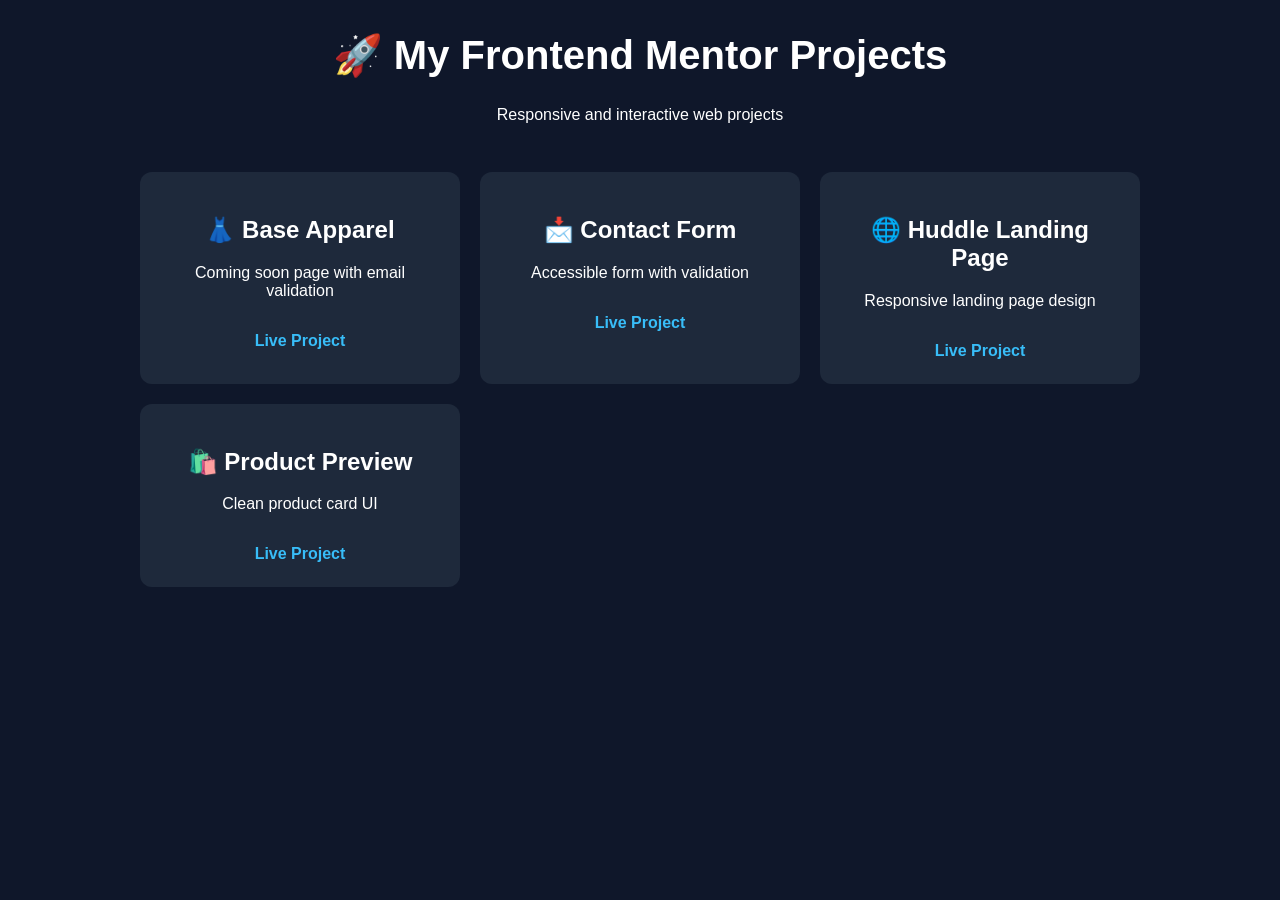
==== index.html @ 8516d2c1 "Updating Project Live Site" ====
<!DOCTYPE html>
<html lang="en">
<head>
  <meta charset="UTF-8">
  <meta name="viewport" content="width=device-width, initial-scale=1.0">
  <link rel="icon" type="image/png" href="images/favicon-32x32.png">
  <title>Emmanuella | Frontend Projects</title>

  <style>
    body {
      margin: 0;
      font-family: Arial, sans-serif;
      background: #0f172a;
      color: white;
      text-align: center;
    }

    h1 {
      margin-top: 2rem;
      font-size: 2.5rem;
    }

    .projects {
      display: grid;
      grid-template-columns: repeat(auto-fit, minmax(250px, 1fr));
      gap: 20px;
      padding: 2rem;
      max-width: 1000px;
      margin: auto;
    }

    .card {
      background: #1e293b;
      padding: 1.5rem;
      border-radius: 12px;
      transition: 0.3s;
    }

    .card:hover {
      transform: translateY(-5px);
      background: #334155;
    }

    a {
      display: inline-block;
      margin-top: 1rem;
      text-decoration: none;
      color: #38bdf8;
      font-weight: bold;
    }
  </style>
</head>

<body>

  <h1>🚀 My Frontend Mentor Projects</h1>
  <p>Responsive and interactive web projects</p>

  <div class="projects">

    <div class="card">
      <h2>👗 Base Apparel</h2>
      <p>Coming soon page with email validation</p>
      <a href="./base-apparel-fashion-shop/">Live Project</a>
    </div>

    <div class="card">
      <h2>📩 Contact Form</h2>
      <p>Accessible form with validation</p>
      <a href="./contact-form/">Live Project</a>
    </div>

    <div class="card">
      <h2>🌐 Huddle Landing Page</h2>
      <p>Responsive landing page design</p>
      <a href="./huddle-landing-page/">Live Project</a>
    </div>

    <div class="card">
      <h2>🛍️ Product Preview</h2>
      <p>Clean product card UI</p>
      <a href="./product-preview-card/">Live Project</a>
    </div>

  </div>

</body>
</html>
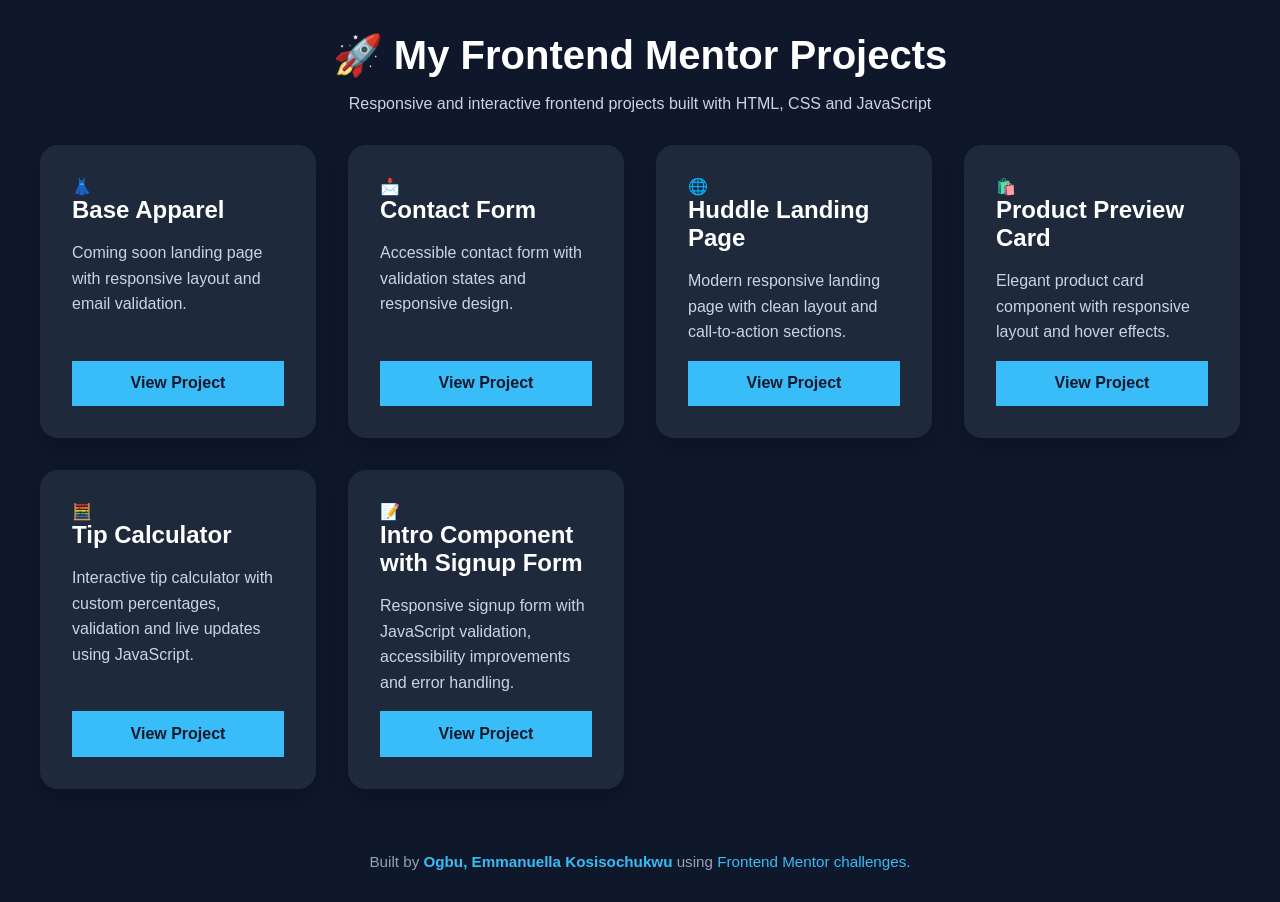
==== commit d39c832b: "Updating README file and live links" ====
--- a/index.html
+++ b/index.html
@@ -4,85 +4,207 @@
   <meta charset="UTF-8">
   <meta name="viewport" content="width=device-width, initial-scale=1.0">
   <link rel="icon" type="image/png" href="images/favicon-32x32.png">
+
   <title>Emmanuella | Frontend Projects</title>
 
   <style>
+
+    * {
+      padding: 0;
+      margin: 0;
+      box-sizing: border-box;
+    }
     body {
-      margin: 0;
       font-family: Arial, sans-serif;
       background: #0f172a;
       color: white;
+      min-height: 100vh;
       text-align: center;
-    }
-
-    h1 {
-      margin-top: 2rem;
+      padding: 2rem;
+    }
+
+    .heading {
+      text-align: center;
+      margin-bottom: 2rem;
+    }
+
+    .heading h1 {
       font-size: 2.5rem;
+      margin-bottom: 1rem;
+    }
+
+    .heading p {
+      color: #cbd5e1;
+      font-size: 1rem;
     }
 
     .projects {
       display: grid;
       grid-template-columns: repeat(auto-fit, minmax(250px, 1fr));
-      gap: 20px;
-      padding: 2rem;
-      max-width: 1000px;
+      gap: 2rem;
+      max-width: 1200px;
       margin: auto;
     }
 
     .card {
       background: #1e293b;
-      padding: 1.5rem;
-      border-radius: 12px;
-      transition: 0.3s;
+      padding: 2rem;
+      text-align: left;
+      border-radius: 18px;
+      transition:all 0.3s ease;
+      display: flex;
+      flex-direction: column;
+      justify-content: space-between;
+      box-shadow: 0 10px 20px rgba(0, 0, 0, 0.2);
     }
 
     .card:hover {
-      transform: translateY(-5px);
+      transform: translateY(-10px);
       background: #334155;
     }
 
-    a {
+    .icon-icon {
+      margin-bottom: 1rem;
+    }
+
+    .card h2 {
+      font-size: 1.5rem;
+      margin-bottom: 1rem;
+    }
+
+    .card p {
+      color: #cbd5e1;
+      line-height: 1.6;
+      margin-bottom: 1rem;
+    }
+
+    .card a {
       display: inline-block;
-      margin-top: 1rem;
       text-decoration: none;
-      color: #38bdf8;
+      background-color: #38bdf8;
+      color: #0f172a;
+      padding: 0.85rem 1.2rem;
       font-weight: bold;
-    }
+      transition: 0.3s ease;
+      text-align: center;
+    }
+
+    .card a:hover {
+      background-color: #7dd3fc;
+      transform:scale(1.03);
+    }
+
+     footer{
+      margin-top:4rem;
+      text-align:center;
+      color:#94a3b8;
+      font-size:0.95rem;
+    }
+
+    footer a{
+      color:#38bdf8;
+      text-decoration:none;
+    }
+
+    footer a:hover{
+      text-decoration:underline;
+      cursor: pointer;
+    }
+
   </style>
 </head>
 
 <body>
 
+  <section class="heading">
   <h1>🚀 My Frontend Mentor Projects</h1>
-  <p>Responsive and interactive web projects</p>
+  <p>Responsive and interactive frontend projects built with HTML, CSS and JavaScript</p>
+  </section>
 
   <div class="projects">
 
     <div class="card">
-      <h2>👗 Base Apparel</h2>
-      <p>Coming soon page with email validation</p>
-      <a href="./base-apparel-fashion-shop/">Live Project</a>
-    </div>
-
-    <div class="card">
-      <h2>📩 Contact Form</h2>
-      <p>Accessible form with validation</p>
-      <a href="./contact-form/">Live Project</a>
-    </div>
-
-    <div class="card">
-      <h2>🌐 Huddle Landing Page</h2>
-      <p>Responsive landing page design</p>
-      <a href="./huddle-landing-page/">Live Project</a>
-    </div>
-
-    <div class="card">
-      <h2>🛍️ Product Preview</h2>
-      <p>Clean product card UI</p>
-      <a href="./product-preview-card/">Live Project</a>
-    </div>
-
-  </div>
+      <div>
+        <div class="card-icon">👗</div>
+        <h2>Base Apparel</h2>
+        <p>
+          Coming soon landing page with responsive layout and email validation.
+        </p>
+      </div>
+      <a href="./base-apparel-fashion-shop/">
+        View Project
+      </a>
+    </div>
+
+     <div class="card">
+      <div>
+        <div class="card-icon">📩</div>
+        <h2>Contact Form</h2>
+        <p>
+          Accessible contact form with validation states and responsive design.
+        </p>
+      </div>
+      <a href="./contact-form/">
+        View Project
+      </a>
+    </div>
+
+    <div class="card">
+      <div>
+        <div class="card-icon">🌐</div>
+        <h2>Huddle Landing Page</h2>
+        <p>
+          Modern responsive landing page with clean layout and call-to-action sections.
+        </p>
+      </div>
+      <a href="./huddle-landing-page/">
+        View Project
+      </a>
+    </div>
+
+    <div class="card">
+      <div>
+        <div class="card-icon">🛍️</div>
+        <h2>Product Preview Card</h2>
+        <p>Elegant product card component with responsive layout and hover effects.</p>
+      </div>
+      <a href="./product-preview-card/">
+        View Project
+      </a>
+    </div>
+
+    <div class="card">
+      <div>
+        <div class="card-icon">🧮</div>
+        <h2>Tip Calculator</h2>
+        <p>
+          Interactive tip calculator with custom percentages, validation and live updates using JavaScript.
+        </p>
+      </div>
+      <a href="./tip-calaculator-main/">
+        View Project
+      </a>
+    </div>
+
+    <div class="card">
+      <div>
+        <div class="card-icon">📝</div>
+        <h2>Intro Component with Signup Form</h2>
+        <p>
+          Responsive signup form with JavaScript validation, accessibility improvements and error handling.
+        </p>
+      </div>
+      <a href="./intro-compoment-with-signupform/">
+        View Project
+      </a>
+    </div>
+
+    </div>
+  </section>
+
+  <footer>
+    Built by <a href="#"><strong>Ogbu, Emmanuella Kosisochukwu</strong></a> using <a href="https://www.frontendmentor.io?ref=challenge" target="_blank">Frontend Mentor challenges.</a>
+  </footer>
 
 </body>
 </html>
